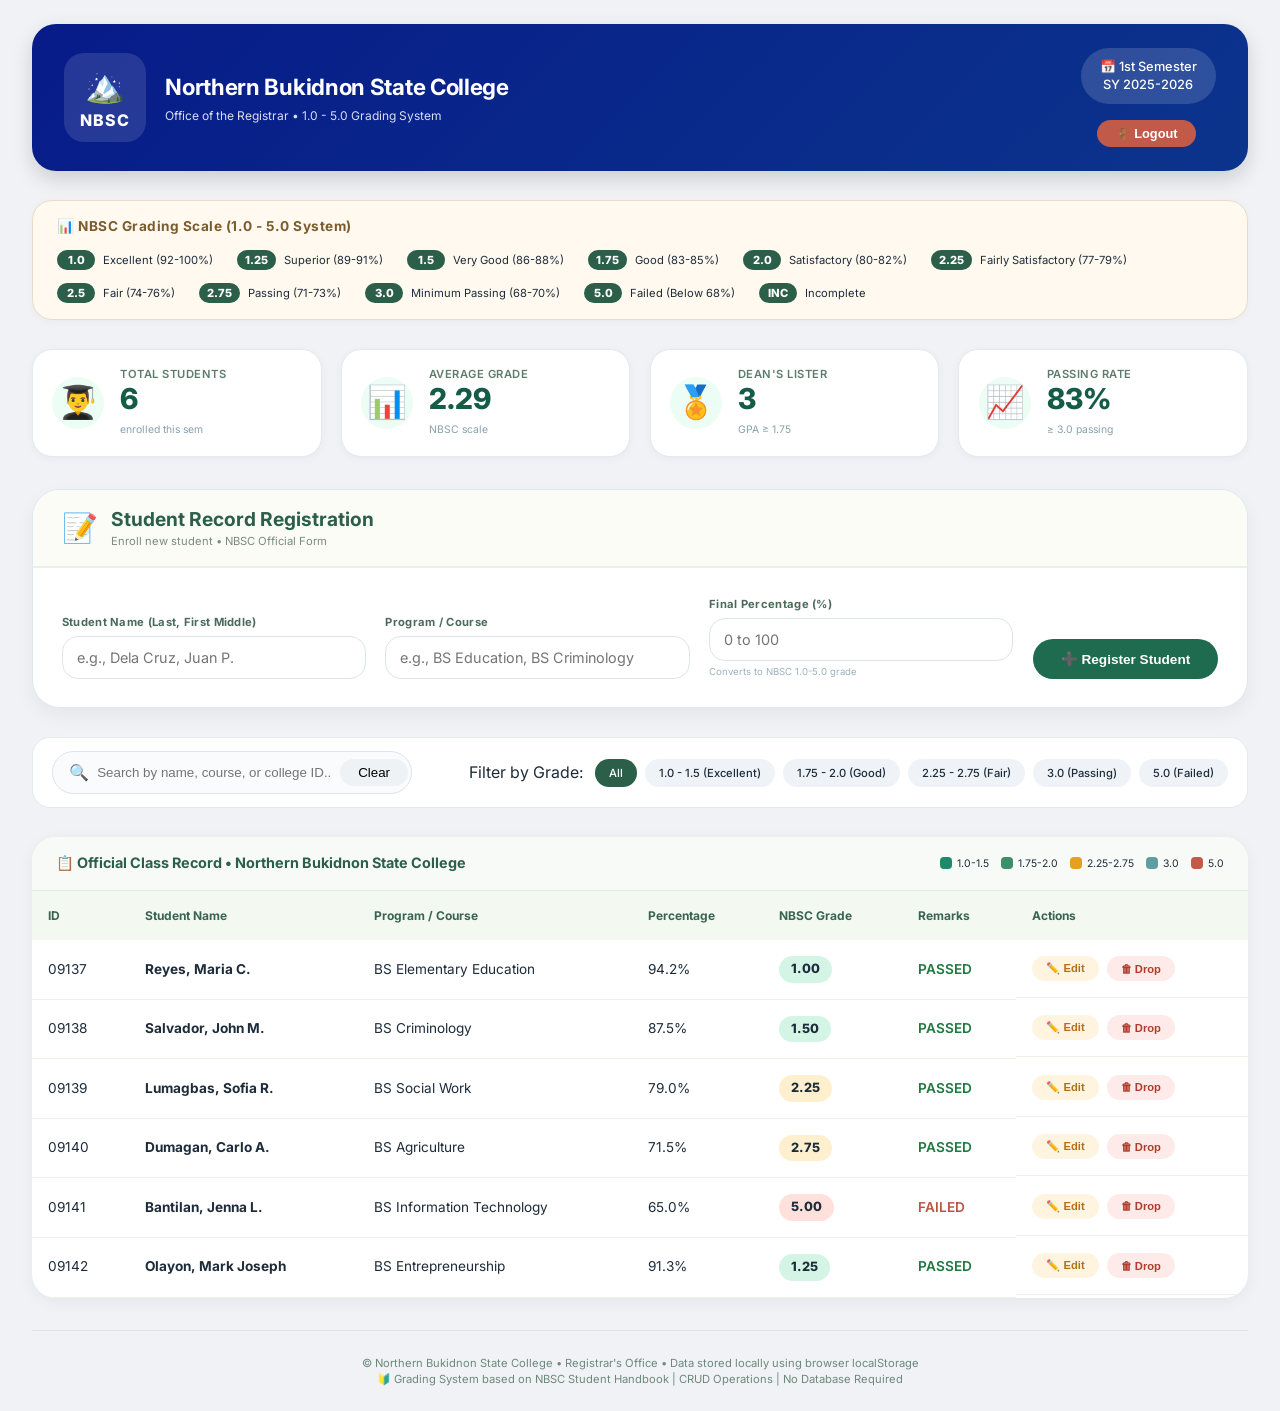
==== dashboard.html @ ccfd9135 "mana mao nani kapoy na" ====
<!-- index.html -->
<!DOCTYPE html>
<html lang="en">
<head>
  <meta charset="UTF-8">
  <meta name="viewport" content="width=device-width, initial-scale=1.0, user-scalable=yes">
  <title>NBSC Gradebook | Northern Bukidnon State College</title>
  <link rel="stylesheet" href="dStyle.css">
  <link href="https://fonts.googleapis.com/css2?family=Inter:opsz,wght@14..32,300;14..32,400;14..32,500;14..32,600;14..32,700&family=Playfair+Display:ital,wght@0,400;0,600;1,400&display=swap" rel="stylesheet">
</head>
<body>
  <div class="app-container">
    <!-- NBSC Header with College Identity -->
    <div class="nbsc-header">
      <div class="header-left">
        <div class="college-logo">
          <span class="logo-icon">🏔️</span>
          <span class="logo-text">NBSC</span>
        </div>
        <div class="college-title">
          <h1>Northern Bukidnon State College</h1>
          <p>Office of the Registrar • 1.0 - 5.0 Grading System</p>
        </div>
      </div>
      <div class="header-right">
        <div class="semester-badge">
          <span>📅 1st Semester</span>
          <span>SY 2025-2026</span>
        </div>
        <!-- LOGOUT BUTTON ADDED HERE -->
        <button id="logoutBtn" class="logout-button">🚪 Logout</button>
      </div>
    </div>

    <!-- Grading System Reference Card -->
    <div class="grading-reference">
      <div class="ref-title">📊 NBSC Grading Scale (1.0 - 5.0 System)</div>
      <div class="ref-scale">
        <div class="ref-item"><span class="grade-point">1.0</span><span>Excellent (92-100%)</span></div>
        <div class="ref-item"><span class="grade-point">1.25</span><span>Superior (89-91%)</span></div>
        <div class="ref-item"><span class="grade-point">1.5</span><span>Very Good (86-88%)</span></div>
        <div class="ref-item"><span class="grade-point">1.75</span><span>Good (83-85%)</span></div>
        <div class="ref-item"><span class="grade-point">2.0</span><span>Satisfactory (80-82%)</span></div>
        <div class="ref-item"><span class="grade-point">2.25</span><span>Fairly Satisfactory (77-79%)</span></div>
        <div class="ref-item"><span class="grade-point">2.5</span><span>Fair (74-76%)</span></div>
        <div class="ref-item"><span class="grade-point">2.75</span><span>Passing (71-73%)</span></div>
        <div class="ref-item"><span class="grade-point">3.0</span><span>Minimum Passing (68-70%)</span></div>
        <div class="ref-item"><span class="grade-point">5.0</span><span>Failed (Below 68%)</span></div>
        <div class="ref-item"><span class="grade-point">INC</span><span>Incomplete</span></div>
      </div>
    </div>

    <!-- Stats Dashboard -->
    <div class="stats-grid">
      <div class="stat-card">
        <div class="stat-icon">👨‍🎓</div>
        <div class="stat-info">
          <h3>Total Students</h3>
          <p id="totalCount">0</p>
          <small>enrolled this sem</small>
        </div>
      </div>
      <div class="stat-card">
        <div class="stat-icon">📊</div>
        <div class="stat-info">
          <h3>Average Grade</h3>
          <p id="avgGPA">--</p>
          <small>NBSC scale</small>
        </div>
      </div>
      <div class="stat-card">
        <div class="stat-icon">🏅</div>
        <div class="stat-info">
          <h3>Dean's Lister</h3>
          <p id="deanListerCount">0</p>
          <small>GPA ≥ 1.75</small>
        </div>
      </div>
      <div class="stat-card">
        <div class="stat-icon">📈</div>
        <div class="stat-info">
          <h3>Passing Rate</h3>
          <p id="passRate">--</p>
          <small>≥ 3.0 passing</small>
        </div>
      </div>
    </div>

    <!-- Student Registration Form -->
    <div class="form-section">
      <div class="form-header">
        <div class="form-icon">📝</div>
        <div>
          <h2>Student Record Registration</h2>
          <p>Enroll new student • NBSC Official Form</p>
        </div>
      </div>
      <div class="form-body">
        <div class="form-row">
          <div class="input-group">
            <label>Student Name (Last, First Middle)</label>
            <input type="text" id="studentName" placeholder="e.g., Dela Cruz, Juan P." autocomplete="off">
          </div>
          <div class="input-group">
            <label>Program / Course</label>
            <input type="text" id="studentSubject" placeholder="e.g., BS Education, BS Criminology" autocomplete="off">
          </div>
          <div class="input-group">
            <label>Final Percentage (%)</label>
            <input type="number" id="studentGrade" placeholder="0 to 100" min="0" max="100" step="0.01">
            <span class="hint">Converts to NBSC 1.0-5.0 grade</span>
          </div>
          <div class="form-buttons">
            <button id="addBtn" class="btn-register">➕ Register Student</button>
            <button id="cancelEditBtn" class="btn-cancel" style="display: none;">✖ Cancel Edit</button>
          </div>
        </div>
      </div>
    </div>

    <!-- Search and Filter Tools -->
    <div class="tools-bar">
      <div class="search-wrapper">
        <span class="search-icon">🔍</span>
        <input type="text" id="searchInput" placeholder="Search by name, course, or college ID...">
        <button id="clearSearchBtn" class="clear-search">Clear</button>
      </div>
      <div class="filter-wrapper">
        <span class="filter-label">Filter by Grade:</span>
        <div class="filter-chips" id="filterContainer">
          <div data-filter="all" class="chip active">All</div>
          <div data-filter="1.0" class="chip">1.0 - 1.5 (Excellent)</div>
          <div data-filter="1.75" class="chip">1.75 - 2.0 (Good)</div>
          <div data-filter="2.25" class="chip">2.25 - 2.75 (Fair)</div>
          <div data-filter="3.0" class="chip">3.0 (Passing)</div>
          <div data-filter="5.0" class="chip">5.0 (Failed)</div>
        </div>
      </div>
    </div>

    <!-- Gradebook Table -->
    <div class="gradebook-table">
      <div class="table-header">
        <h3>📋 Official Class Record • Northern Bukidnon State College</h3>
        <div class="legend">
          <span><span class="legend-excellent"></span> 1.0-1.5</span>
          <span><span class="legend-good"></span> 1.75-2.0</span>
          <span><span class="legend-fair"></span> 2.25-2.75</span>
          <span><span class="legend-pass"></span> 3.0</span>
          <span><span class="legend-fail"></span> 5.0</span>
        </div>
      </div>
      <div class="table-wrapper">
        <table>
          <thead>
            <tr>
              <th>ID</th>
              <th>Student Name</th>
              <th>Program / Course</th>
              <th>Percentage</th>
              <th>NBSC Grade</th>
              <th>Remarks</th>
              <th>Actions</th>
            </tr>
          </thead>
          <tbody id="tableBody">
            <tr class="empty-row"><td colspan="7">🏔️ No student records found. Register a student to begin. 🏔️</td></tr>
          </tbody>
        </table>
      </div>
    </div>

    <footer class="footer">
      <p>© Northern Bukidnon State College • Registrar's Office • Data stored locally using browser localStorage</p>
      <p>🔰 Grading System based on NBSC Student Handbook | CRUD Operations | No Database Required</p>
    </footer>
  </div>

  <script src="sc.js"></script>
</body>
</html>
---- dStyle.css ----
/* style.css */
* {
  margin: 0;
  padding: 0;
  box-sizing: border-box;
}

body {
  font-family: 'Inter', system-ui, -apple-system, sans-serif;
  background: #f0f2f5;
  color: #1e2c3a;
  line-height: 1.45;
}

.app-container {
  max-width: 1400px;
  margin: 0 auto;
  padding: 1.5rem 2rem;
}

/* NBSC Header */
.nbsc-header {
  background: linear-gradient(135deg, #071b89 0%, #0b348c 100%);
  border-radius: 24px;
  padding: 1.5rem 2rem;
  margin-bottom: 1.8rem;
  display: flex;
  justify-content: space-between;
  align-items: center;
  flex-wrap: wrap;
  gap: 1rem;
  color: white;
  box-shadow: 0 8px 20px rgba(0,0,0,0.15);
}
.header-left {
  display: flex;
  align-items: center;
  gap: 1.2rem;
}
.college-logo {
  display: flex;
  flex-direction: column;
  align-items: center;
  background: rgba(255,255,255,0.12);
  padding: 0.6rem 1rem;
  border-radius: 20px;
}
.logo-icon {
  font-size: 2rem;
}
.logo-text {
  font-weight: 800;
  font-size: 1rem;
  letter-spacing: 1px;
}
.college-title h1 {
  font-size: 1.4rem;
  font-weight: 700;
  letter-spacing: -0.3px;
}
.college-title p {
  font-size: 0.75rem;
  opacity: 0.85;
  margin-top: 4px;
}
.header-right .semester-badge {
  background: rgba(255,255,255,0.15);
  padding: 0.6rem 1.2rem;
  border-radius: 40px;
  text-align: center;
  font-size: 0.8rem;
  font-weight: 500;
}
.semester-badge span:first-child {
  display: block;
}

/* Grading Reference Card */
.grading-reference {
  background: #fff9ef;
  border-radius: 20px;
  padding: 1rem 1.5rem;
  margin-bottom: 1.8rem;
  border: 1px solid #e8dcc8;
  box-shadow: 0 2px 8px rgba(0,0,0,0.03);
}
.ref-title {
  font-weight: 700;
  color: #7a5c2e;
  margin-bottom: 0.8rem;
  font-size: 0.85rem;
  letter-spacing: 0.5px;
}
.ref-scale {
  display: flex;
  flex-wrap: wrap;
  gap: 0.8rem 1.5rem;
}
.ref-item {
  font-size: 0.7rem;
  display: flex;
  align-items: center;
  gap: 0.5rem;
}
.grade-point {
  font-weight: 800;
  background: #2c5f4a;
  color: white;
  padding: 2px 8px;
  border-radius: 20px;
  font-size: 0.7rem;
  min-width: 38px;
  text-align: center;
}

/* Stats Grid */
.stats-grid {
  display: grid;
  grid-template-columns: repeat(auto-fit, minmax(220px, 1fr));
  gap: 1.2rem;
  margin-bottom: 2rem;
}
.stat-card {
  background: white;
  border-radius: 20px;
  padding: 1rem 1.2rem;
  display: flex;
  align-items: center;
  gap: 1rem;
  box-shadow: 0 2px 10px rgba(0,0,0,0.04);
  border: 1px solid #e2e9ef;
  transition: 0.2s;
}
.stat-card:hover {
  transform: translateY(-2px);
  box-shadow: 0 8px 20px rgba(0,0,0,0.08);
}
.stat-icon {
  font-size: 2rem;
  background: #ecfdf5;
  width: 52px;
  height: 52px;
  border-radius: 30px;
  display: flex;
  align-items: center;
  justify-content: center;
}
.stat-info h3 {
  font-size: 0.7rem;
  font-weight: 600;
  text-transform: uppercase;
  color: #5d7c6b;
  letter-spacing: 0.5px;
}
.stat-info p {
  font-size: 1.8rem;
  font-weight: 800;
  color: #145c46;
  line-height: 1.2;
}
.stat-info small {
  font-size: 0.65rem;
  color: #8aa0aa;
}

/* Form Section */
.form-section {
  background: white;
  border-radius: 28px;
  margin-bottom: 1.8rem;
  overflow: hidden;
  box-shadow: 0 8px 20px rgba(0,0,0,0.05);
  border: 1px solid #dfe8ef;
}
.form-header {
  background: #fafcf5;
  padding: 1rem 1.8rem;
  border-bottom: 2px solid #e9f0e6;
  display: flex;
  align-items: center;
  gap: 0.8rem;
}
.form-icon {
  font-size: 1.8rem;
}
.form-header h2 {
  font-size: 1.2rem;
  font-weight: 700;
  color: #2c5f4a;
}
.form-header p {
  font-size: 0.7rem;
  color: #7b8c7e;
}
.form-body {
  padding: 1.8rem;
}
.form-row {
  display: flex;
  flex-wrap: wrap;
  gap: 1.2rem;
  align-items: flex-end;
}
.input-group {
  flex: 1;
  min-width: 200px;
}
.input-group label {
  font-size: 0.7rem;
  font-weight: 700;
  color: #4a6b5a;
  display: block;
  margin-bottom: 5px;
  letter-spacing: 0.3px;
}
.input-group input {
  width: 100%;
  padding: 12px 14px;
  border-radius: 16px;
  border: 1.5px solid #dbe5ec;
  font-family: 'Inter', monospace;
  font-size: 0.9rem;
  transition: 0.2s;
}
.input-group input:focus {
  outline: none;
  border-color: #2c7a5c;
  box-shadow: 0 0 0 3px rgba(44,122,92,0.1);
}
.hint {
  font-size: 0.6rem;
  color: #9bb2bd;
  display: block;
  margin-top: 4px;
}
.form-buttons {
  display: flex;
  gap: 12px;
  flex-wrap: wrap;
}
.btn-register {
  background: #1e6b50;
  color: white;
  border: none;
  padding: 12px 28px;
  border-radius: 40px;
  font-weight: 700;
  cursor: pointer;
  transition: 0.2s;
  font-size: 0.85rem;
}
.btn-register:hover {
  background: #0f553f;
  transform: scale(0.97);
}
.btn-cancel {
  background: #eef2f5;
  border: 1px solid #cbdae2;
  padding: 12px 28px;
  border-radius: 40px;
  font-weight: 600;
  cursor: pointer;
}


.tools-bar {
  background: white;
  border-radius: 18px;
  padding: 0.8rem 1.2rem;
  margin-bottom: 1.8rem;
  display: flex;
  flex-wrap: wrap;
  gap: 1rem;
  justify-content: space-between;
  align-items: center;
  border: 1px solid #e2eaef;
}
.search-wrapper {
  display: flex;
  align-items: center;
  background: #f9fbfd;
  border-radius: 60px;
  border: 1px solid #dce5ec;
  padding: 0.2rem 0.2rem 0.2rem 1rem;
  flex: 2;
  max-width: 360px;
}
.search-wrapper input {
  border: none;
  padding: 10px 8px;
  flex: 1;
  background: transparent;
  outline: none;
}
.clear-search {
  background: #eef2f5;
  border: none;
  padding: 6px 18px;
  border-radius: 40px;
  cursor: pointer;
}
.filter-wrapper {
  display: flex;
  align-items: center;
  gap: 12px;
  flex-wrap: wrap;
}
.filter-chips {
  display: flex;
  gap: 8px;
  flex-wrap: wrap;
}
.chip {
  background: #eff3f8;
  padding: 6px 14px;
  border-radius: 30px;
  font-size: 0.7rem;
  font-weight: 500;
  cursor: pointer;
}
.chip.active {
  background: #2c5f4a;
  color: white;
}


.gradebook-table {
  background: white;
  border-radius: 24px;
  overflow: hidden;
  box-shadow: 0 4px 16px rgba(0,0,0,0.05);
}
.table-header {
  display: flex;
  justify-content: space-between;
  align-items: center;
  padding: 1rem 1.5rem;
  background: #f7faf7;
  border-bottom: 1px solid #e2ece4;
  flex-wrap: wrap;
  gap: 10px;
}
.table-header h3 {
  font-size: 0.9rem;
  font-weight: 700;
  color: #2c5f4a;
}
.legend {
  display: flex;
  gap: 12px;
  font-size: 0.65rem;
}
.legend span {
  display: inline-flex;
  align-items: center;
  gap: 5px;
}
.legend-excellent, .legend-good, .legend-fair, .legend-pass, .legend-fail {
  width: 12px;
  height: 12px;
  border-radius: 4px;
}
.legend-excellent { background: #1f8a6b; }
.legend-good { background: #3b8f6a; }
.legend-fair { background: #e4a11b; }
.legend-pass { background: #5f9ea0; }
.legend-fail { background: #c25a4a; }

.table-wrapper {
  overflow-x: auto;
}
table {
  width: 100%;
  border-collapse: collapse;
}
th {
  background: #f3f9f0;
  padding: 1rem 1rem;
  text-align: left;
  font-size: 0.75rem;
  font-weight: 700;
  color: #386454;
}
td {
  padding: 1rem 1rem;
  border-bottom: 1px solid #ecf3e8;
  font-size: 0.85rem;
}
.empty-row td {
  text-align: center;
  padding: 2.5rem;
  color: #98ab9e;
}
.nbsc-grade {
  font-weight: 800;
  background: #eceff3;
  display: inline-block;
  padding: 4px 12px;
  border-radius: 30px;
  font-size: 0.8rem;
}
.remarks-pass { color: #1f7840; font-weight: 600; }
.remarks-fail { color: #bc5442; font-weight: 600; }
.action-buttons {
  display: flex;
  gap: 8px;
}
.action-btn {
  background: transparent;
  border: none;
  padding: 6px 14px;
  border-radius: 30px;
  font-size: 0.7rem;
  font-weight: 600;
  cursor: pointer;
}
.edit-action {
  background: #fff4e0;
  color: #b46f1a;
}
.delete-action {
  background: #feeae9;
  color: #b13b2c;
}
.footer {
  margin-top: 2rem;
  text-align: center;
  font-size: 0.7rem;
  color: #6d897a;
  border-top: 1px solid #dce5e0;
  padding-top: 1.5rem;
}
@media (max-width: 780px) {
  .app-container { padding: 1rem; }
  .form-row { flex-direction: column; }
}

.logout-button {
  background-color: #c25a4a;
  color: white;
  border: none;
  padding: 6px 18px;
  border-radius: 40px;
  font-weight: 600;
  font-size: 0.8rem;
  cursor: pointer;
  margin-left: 1rem;
  margin-top: 1rem;
  transition: background 0.2s;
}
.logout-button:hover {
  background-color: #a03f30;
}
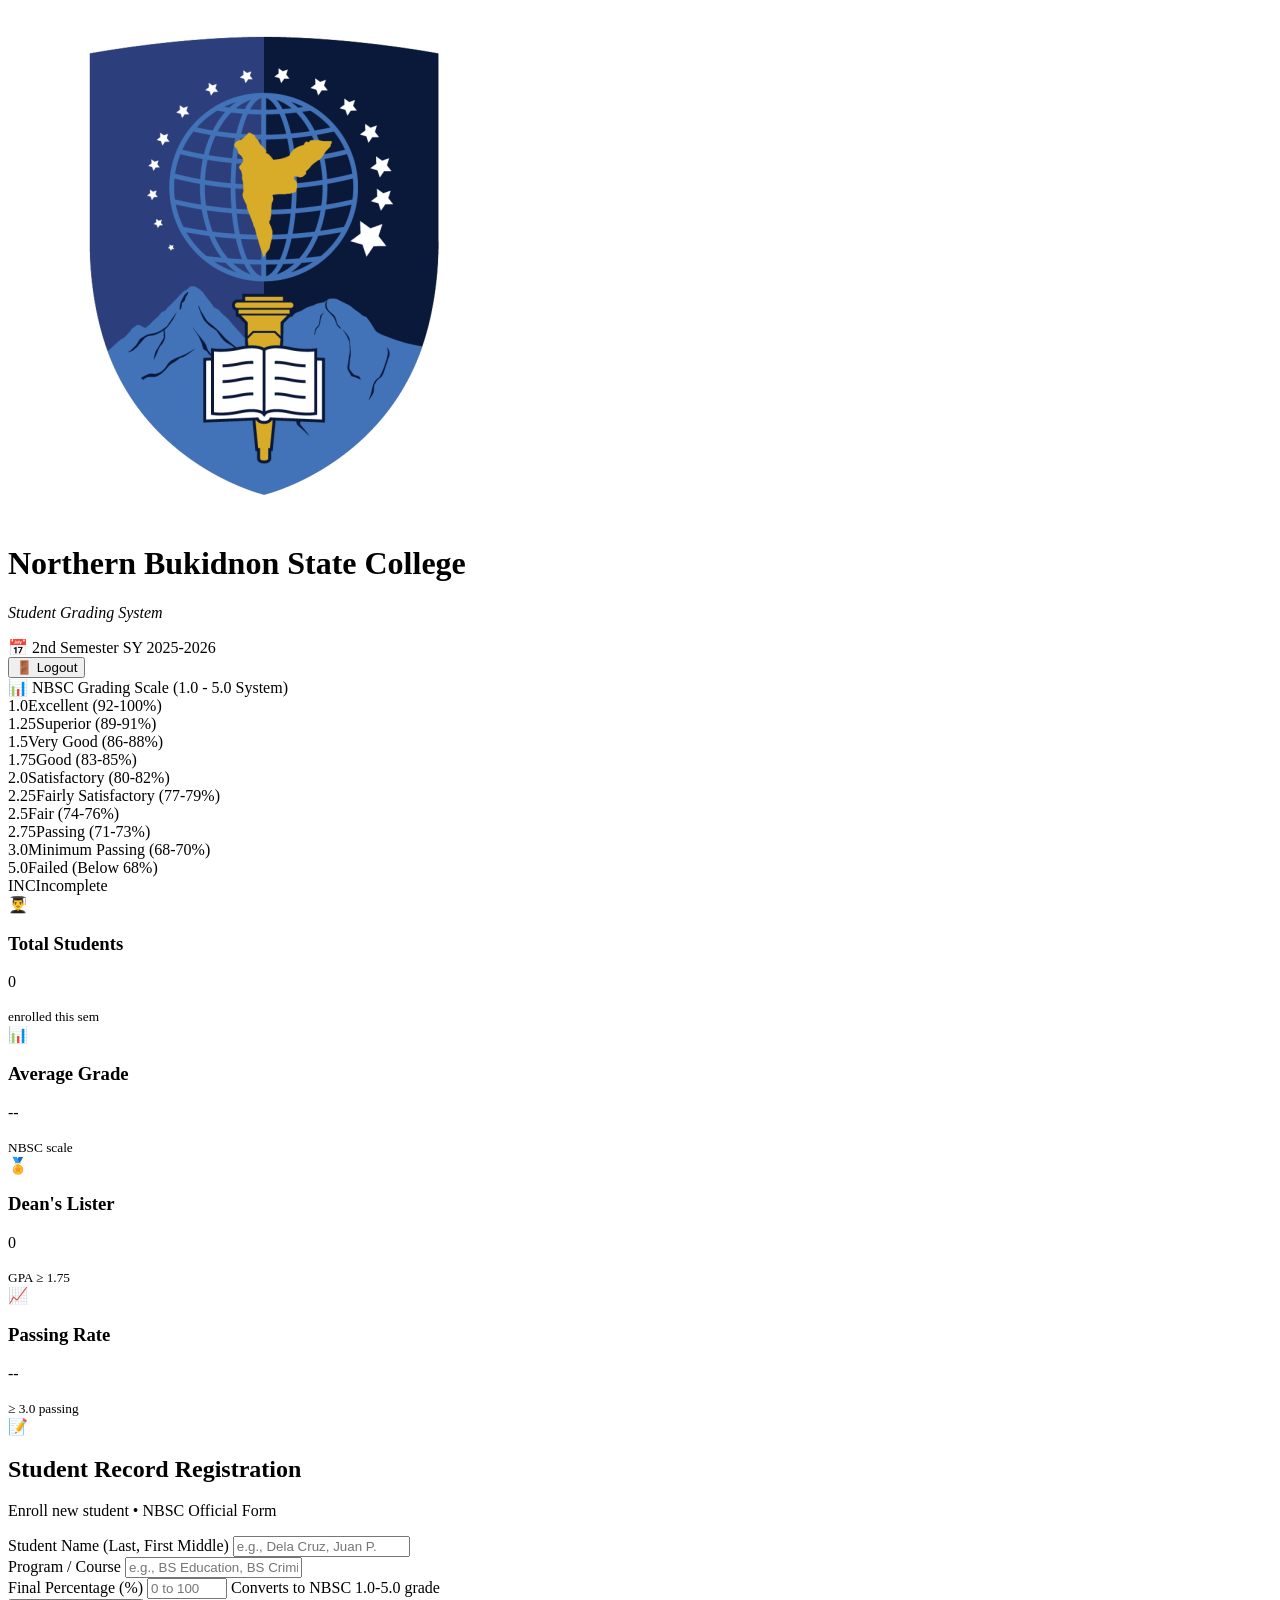
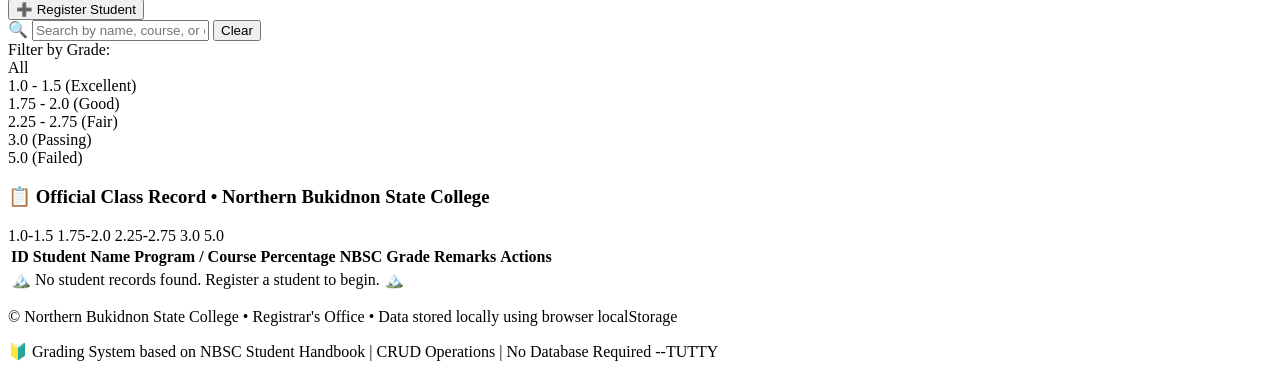
==== commit c3008df2: "added some ano yun" ====
--- a/dashboard.html
+++ b/dashboard.html
@@ -1,93 +1,116 @@
-<!-- index.html -->
-<!DOCTYPE html>
+<!doctype html>
 <html lang="en">
+
 <head>
-  <meta charset="UTF-8">
-  <meta name="viewport" content="width=device-width, initial-scale=1.0, user-scalable=yes">
-  <title>NBSC Gradebook | Northern Bukidnon State College</title>
-  <link rel="stylesheet" href="dStyle.css">
-  <link href="https://fonts.googleapis.com/css2?family=Inter:opsz,wght@14..32,300;14..32,400;14..32,500;14..32,600;14..32,700&family=Playfair+Display:ital,wght@0,400;0,600;1,400&display=swap" rel="stylesheet">
+    <meta charset="UTF-8" />
+    <meta name="viewport" content="width=device-width, initial-scale=1.0" />
+    <title>NBSC Gradebook</title>
+    <link rel="stylesheet" href="dash.css" />
+    <link
+        href="https://fonts.googleapis.com/css2?family=Inter:opsz,wght@14..32,300;14..32,400;14..32,500;14..32,600;14..32,700&family=Playfair+Display:ital,wght@0,400;0,600;1,400&display=swap"
+        rel="stylesheet" />
 </head>
+
 <body>
-  <div class="app-container">
-    <!-- NBSC Header with College Identity -->
-    <div class="nbsc-header">
-      <div class="header-left">
-        <div class="college-logo">
-          <span class="logo-icon">🏔️</span>
-          <span class="logo-text">NBSC</span>
-        </div>
-        <div class="college-title">
-          <h1>Northern Bukidnon State College</h1>
-          <p>Office of the Registrar • 1.0 - 5.0 Grading System</p>
-        </div>
-      </div>
-      <div class="header-right">
-        <div class="semester-badge">
-          <span>📅 1st Semester</span>
-          <span>SY 2025-2026</span>
-        </div>
-        <!-- LOGOUT BUTTON ADDED HERE -->
-        <button id="logoutBtn" class="logout-button">🚪 Logout</button>
-      </div>
-    </div>
-
-    <!-- Grading System Reference Card -->
-    <div class="grading-reference">
-      <div class="ref-title">📊 NBSC Grading Scale (1.0 - 5.0 System)</div>
-      <div class="ref-scale">
-        <div class="ref-item"><span class="grade-point">1.0</span><span>Excellent (92-100%)</span></div>
-        <div class="ref-item"><span class="grade-point">1.25</span><span>Superior (89-91%)</span></div>
-        <div class="ref-item"><span class="grade-point">1.5</span><span>Very Good (86-88%)</span></div>
-        <div class="ref-item"><span class="grade-point">1.75</span><span>Good (83-85%)</span></div>
-        <div class="ref-item"><span class="grade-point">2.0</span><span>Satisfactory (80-82%)</span></div>
-        <div class="ref-item"><span class="grade-point">2.25</span><span>Fairly Satisfactory (77-79%)</span></div>
-        <div class="ref-item"><span class="grade-point">2.5</span><span>Fair (74-76%)</span></div>
-        <div class="ref-item"><span class="grade-point">2.75</span><span>Passing (71-73%)</span></div>
-        <div class="ref-item"><span class="grade-point">3.0</span><span>Minimum Passing (68-70%)</span></div>
-        <div class="ref-item"><span class="grade-point">5.0</span><span>Failed (Below 68%)</span></div>
-        <div class="ref-item"><span class="grade-point">INC</span><span>Incomplete</span></div>
-      </div>
-    </div>
-
-    <!-- Stats Dashboard -->
-    <div class="stats-grid">
-      <div class="stat-card">
-        <div class="stat-icon">👨‍🎓</div>
-        <div class="stat-info">
-          <h3>Total Students</h3>
-          <p id="totalCount">0</p>
-          <small>enrolled this sem</small>
-        </div>
-      </div>
-      <div class="stat-card">
-        <div class="stat-icon">📊</div>
-        <div class="stat-info">
-          <h3>Average Grade</h3>
-          <p id="avgGPA">--</p>
-          <small>NBSC scale</small>
-        </div>
-      </div>
-      <div class="stat-card">
-        <div class="stat-icon">🏅</div>
-        <div class="stat-info">
-          <h3>Dean's Lister</h3>
-          <p id="deanListerCount">0</p>
-          <small>GPA ≥ 1.75</small>
-        </div>
-      </div>
-      <div class="stat-card">
-        <div class="stat-icon">📈</div>
-        <div class="stat-info">
-          <h3>Passing Rate</h3>
-          <p id="passRate">--</p>
-          <small>≥ 3.0 passing</small>
-        </div>
-      </div>
-    </div>
-
-    <!-- Student Registration Form -->
-    <div class="form-section">
+    <div class="app-container">
+        <div class="nbsc-header">
+            <div class="header-left">
+                <div class="college-logo">
+                    <!-- REPLACED EMOJI WITH IMAGE -->
+                    <img src="cropped-NBSC_NewLogo_icon.png" alt="NBSC Logo" class="logo-icon" />
+                </div>
+                <div class="college-title">
+                    <h1>Northern Bukidnon State College</h1>
+                    <p><i>Student Grading System</i></p>
+                </div>
+            </div>
+
+            <div class="header-right">
+                <div class="semester-badge">
+                    <span>📅 2nd Semester</span>
+                    <span>SY 2025-2026</span>
+                </div>
+                <button id="logoutBtn" class="logout-button">🚪 Logout</button>
+            </div>
+        </div>
+
+        <div class="grading-reference">
+            <div class="ref-title">📊 NBSC Grading Scale (1.0 - 5.0 System)</div>
+            <div class="ref-scale">
+                <div class="ref-item">
+                    <span class="grade-point">1.0</span><span>Excellent (92-100%)</span>
+                </div>
+                <div class="ref-item">
+                    <span class="grade-point">1.25</span><span>Superior (89-91%)</span>
+                </div>
+                <div class="ref-item">
+                    <span class="grade-point">1.5</span><span>Very Good (86-88%)</span>
+                </div>
+                <div class="ref-item">
+                    <span class="grade-point">1.75</span><span>Good (83-85%)</span>
+                </div>
+                <div class="ref-item">
+                    <span class="grade-point">2.0</span><span>Satisfactory (80-82%)</span>
+                </div>
+                <div class="ref-item">
+                    <span class="grade-point">2.25</span><span>Fairly Satisfactory (77-79%)</span>
+                </div>
+                <div class="ref-item">
+                    <span class="grade-point">2.5</span><span>Fair (74-76%)</span>
+                </div>
+                <div class="ref-item">
+                    <span class="grade-point">2.75</span><span>Passing (71-73%)</span>
+                </div>
+                <div class="ref-item">
+                    <span class="grade-point">3.0</span><span>Minimum Passing (68-70%)</span>
+                </div>
+                <div class="ref-item">
+                    <span class="grade-point">5.0</span><span>Failed (Below 68%)</span>
+                </div>
+                <div class="ref-item">
+                    <span class="grade-point">INC</span><span>Incomplete</span>
+                </div>
+            </div>
+        </div>
+
+
+        <div class="stats-grid">
+            <div class="stat-card">
+                <div class="stat-icon">👨‍🎓</div>
+                <div class="stat-info">
+                    <h3>Total Students</h3>
+                    <p id="totalCount">0</p>
+                    <small>enrolled this sem</small>
+                </div>
+            </div>
+            <div class="stat-card">
+                <div class="stat-icon">📊</div>
+                <div class="stat-info">
+                    <h3>Average Grade</h3>
+                    <p id="avgGPA">--</p>
+                    <small>NBSC scale</small>
+                </div>
+            </div>
+            <div class="stat-card">
+                <div class="stat-icon">🏅</div>
+                <div class="stat-info">
+                    <h3>Dean's Lister</h3>
+                    <p id="deanListerCount">0</p>
+                    <small>GPA ≥ 1.75</small>
+                </div>
+            </div>
+            <div class="stat-card">
+                <div class="stat-icon">📈</div>
+                <div class="stat-info">
+                    <h3>Passing Rate</h3>
+                    <p id="passRate">--</p>
+                    <small>≥ 3.0 passing</small>
+                </div>
+            </div>
+        </div>
+
+
+  <div class="form-section">
       <div class="form-header">
         <div class="form-icon">📝</div>
         <div>
@@ -99,30 +122,35 @@
         <div class="form-row">
           <div class="input-group">
             <label>Student Name (Last, First Middle)</label>
-            <input type="text" id="studentName" placeholder="e.g., Dela Cruz, Juan P." autocomplete="off">
+            <input type="text" id="studentName" placeholder="e.g., Dela Cruz, Juan P." autocomplete="off" />
           </div>
           <div class="input-group">
             <label>Program / Course</label>
-            <input type="text" id="studentSubject" placeholder="e.g., BS Education, BS Criminology" autocomplete="off">
+            <input type="text" id="studentSubject" placeholder="e.g., BS Education, BS Criminology"
+              autocomplete="off" />
           </div>
           <div class="input-group">
             <label>Final Percentage (%)</label>
-            <input type="number" id="studentGrade" placeholder="0 to 100" min="0" max="100" step="0.01">
+            <input type="number" id="studentGrade" placeholder="0 to 100" min="0" max="100" step="0.01" />
             <span class="hint">Converts to NBSC 1.0-5.0 grade</span>
           </div>
           <div class="form-buttons">
-            <button id="addBtn" class="btn-register">➕ Register Student</button>
-            <button id="cancelEditBtn" class="btn-cancel" style="display: none;">✖ Cancel Edit</button>
-          </div>
-        </div>
-      </div>
-    </div>
-
-    <!-- Search and Filter Tools -->
-    <div class="tools-bar">
+            <button id="addBtn" class="btn-register">
+              ➕ Register Student
+            </button>
+            <button id="cancelEditBtn" class="btn-cancel" style="display: none">
+              ✖ Cancel Edit
+            </button>
+          </div>
+        </div>
+      </div>
+    </div>
+
+
+     <div class="tools-bar">
       <div class="search-wrapper">
         <span class="search-icon">🔍</span>
-        <input type="text" id="searchInput" placeholder="Search by name, course, or college ID...">
+        <input type="text" id="searchInput" placeholder="Search by name, course, or college ID..." />
         <button id="clearSearchBtn" class="clear-search">Clear</button>
       </div>
       <div class="filter-wrapper">
@@ -138,8 +166,8 @@
       </div>
     </div>
 
-    <!-- Gradebook Table -->
-    <div class="gradebook-table">
+
+        <div class="gradebook-table">
       <div class="table-header">
         <h3>📋 Official Class Record • Northern Bukidnon State College</h3>
         <div class="legend">
@@ -164,18 +192,29 @@
             </tr>
           </thead>
           <tbody id="tableBody">
-            <tr class="empty-row"><td colspan="7">🏔️ No student records found. Register a student to begin. 🏔️</td></tr>
+            <tr class="empty-row">
+              <td colspan="7">
+                🏔️ No student records found. Register a student to begin. 🏔️
+              </td>
+            </tr>
           </tbody>
         </table>
       </div>
     </div>
 
-    <footer class="footer">
-      <p>© Northern Bukidnon State College • Registrar's Office • Data stored locally using browser localStorage</p>
-      <p>🔰 Grading System based on NBSC Student Handbook | CRUD Operations | No Database Required</p>
+     <footer class="footer">
+      <p>
+        © Northern Bukidnon State College • Registrar's Office • Data stored
+        locally using browser localStorage
+      </p>
+      <p>
+        🔰 Grading System based on NBSC Student Handbook | CRUD Operations |
+        No Database Required --TUTTY
+      </p>
     </footer>
-  </div>
-
-  <script src="sc.js"></script>
+
+
+    </div>
 </body>
+
 </html>
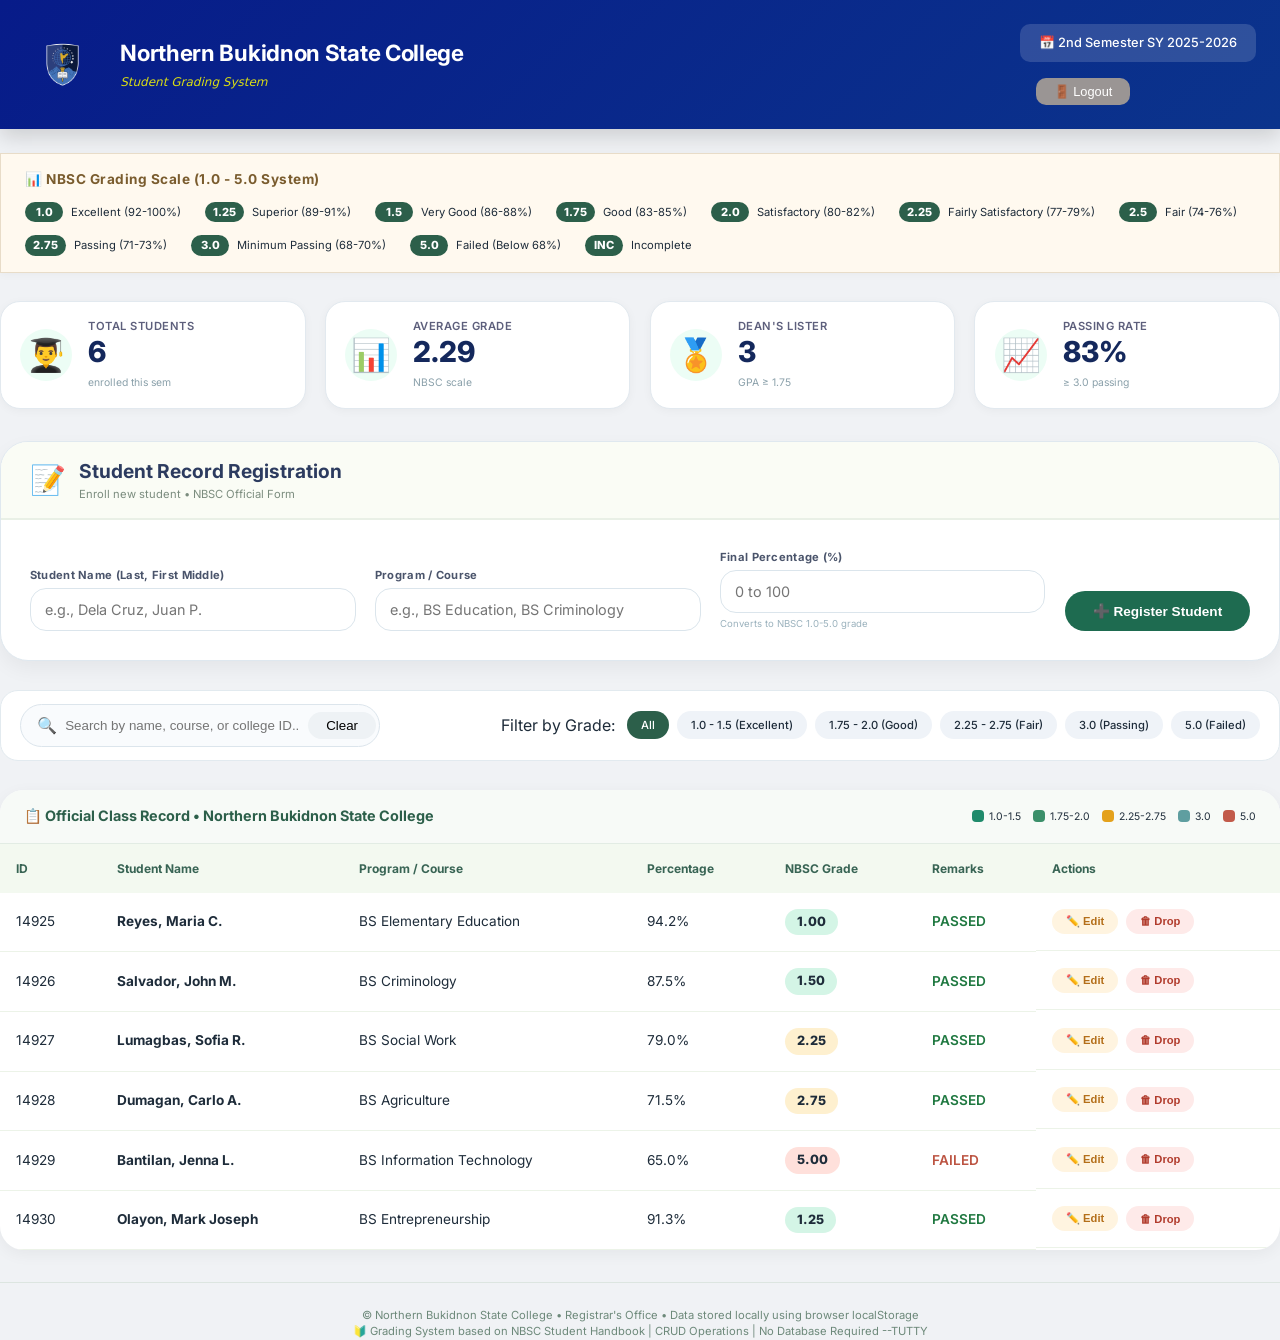
==== commit 40f7020e: "added someshy" ====
--- a/dashboard.html
+++ b/dashboard.html
@@ -5,7 +5,7 @@
     <meta charset="UTF-8" />
     <meta name="viewport" content="width=device-width, initial-scale=1.0" />
     <title>NBSC Gradebook</title>
-    <link rel="stylesheet" href="dash.css" />
+    <link rel="stylesheet" href="dStyle.css" />
     <link
         href="https://fonts.googleapis.com/css2?family=Inter:opsz,wght@14..32,300;14..32,400;14..32,500;14..32,600;14..32,700&family=Playfair+Display:ital,wght@0,400;0,600;1,400&display=swap"
         rel="stylesheet" />
@@ -215,6 +215,7 @@
 
 
     </div>
+    <script src="sc.js"></script>
 </body>
 
 </html>
--- a/dStyle.css
+++ b/dStyle.css
@@ -0,0 +1,464 @@
+* {
+  margin: 0;
+  padding: 0;
+  box-sizing: border-box;
+}
+body {
+  font-family:
+    "Inter",
+    system-ui,
+    -apple-system,
+    sans-serif;
+  background: #f0f2f5;
+  color: #1e2c3a;
+  line-height: 1.45;
+}
+
+/*HEADER NKO TOWTT*/
+.app-container {
+  margin: 0 auto;
+}
+.nbsc-header {
+  background: linear-gradient(135deg, #071b89 0%, #0b348c 100%);
+  padding: 1.5rem 1.5rem;
+  margin-bottom: 1.5rem;
+  display: flex;
+  justify-content: space-between;
+  align-items: center;
+  flex-wrap: wrap;
+  gap: 1rem;
+  color: white;
+  box-shadow: 0 8px 20px rgba(0, 0, 0, 0.15);
+}
+.header-left {
+  display: flex;
+  align-items: center;
+  gap: 1.2rem;
+}
+.logo-icon {
+  width: 45px;
+  height: 45px;
+  object-fit: contain;
+  display: inline-block;
+  vertical-align: middle;
+}
+.logo-text {
+  font-size: 1.5rem;
+  font-weight: bold;
+  margin-left: 10px;
+}
+.college-logo {
+  display: flex;
+  flex-direction: column;
+  align-items: center;
+  gap: 10px;
+  padding: 0.6rem 1rem;
+}
+.logo-icon {
+  font-size: 2rem;
+}
+.logo-text {
+  font-weight: 800;
+  font-size: 1rem;
+  letter-spacing: 1px;
+}
+.college-title h1 {
+  font-size: 1.4rem;
+  font-weight: 700;
+  letter-spacing: -0.3px;
+}
+.college-title p {
+  font-size: 0.75rem;
+  opacity: 0.85;
+  margin-top: 4px;
+  color: yellow;
+}
+.header-right .semester-badge {
+  background: rgba(255, 255, 255, 0.15);
+  padding: 0.6rem 1.2rem;
+  border-radius: 10px;
+  text-align: center;
+  font-size: 0.8rem;
+  font-weight: 500;
+}
+.logout-button {
+  background-color: #9a9594;
+  color: white;
+  border: none;
+  padding: 6px 18px;
+  border-radius: 10px;
+  font-weight: 500;
+  font-size: 0.8rem;
+  cursor: pointer;
+  margin-left: 1rem;
+  margin-top: 1rem;
+  transition: background 0.2s;
+}
+.logout-button:hover {
+  background-color: #a03f30;
+}
+/*HEADER NKO TOWTT*/
+
+/*GRADING SECTION TOWT*/
+
+.grading-reference {
+  background: #fff9ef;
+  padding: 1rem 1.5rem;
+  margin-bottom: 1.8rem;
+  border: 1px solid #e8dcc8;
+  box-shadow: 0 2px 8px rgba(0, 0, 0, 0.03);
+}
+.ref-title {
+  font-weight: 700;
+  color: #7a5c2e;
+  margin-bottom: 0.8rem;
+  font-size: 0.85rem;
+  letter-spacing: 0.5px;
+}
+.ref-scale {
+  display: flex;
+  flex-wrap: wrap;
+  gap: 0.8rem 1.5rem;
+}
+.ref-item {
+  font-size: 0.7rem;
+  display: flex;
+  align-items: center;
+  gap: 0.5rem;
+}
+.grade-point {
+  font-weight: 800;
+  background: #2c5f4a;
+  color: white;
+  padding: 2px 8px;
+  border-radius: 20px;
+  font-size: 0.7rem;
+  min-width: 38px;
+  text-align: center;
+}
+
+/*INFORMATION ON BASTA*/
+
+.stats-grid {
+  display: grid;
+  grid-template-columns: repeat(auto-fit, minmax(220px, 1fr));
+  gap: 1.2rem;
+  margin-bottom: 2rem;
+}
+.stat-card {
+  background: white;
+  border-radius: 20px;
+  padding: 1rem 1.2rem;
+  display: flex;
+  align-items: center;
+  gap: 1rem;
+  box-shadow: 0 2px 10px rgba(0,0,0,0.04);
+  border: 1px solid #e2e9ef;
+  transition: 0.2s;
+}
+.stat-card:hover {
+  transform: translateY(-2px);
+  box-shadow: 0 8px 20px rgba(0,0,0,0.08);
+}
+.stat-icon {
+  font-size: 2rem;
+  background: #ecfdf5;
+  width: 52px;
+  height: 52px;
+  border-radius: 30px;
+  display: flex;
+  align-items: center;
+  justify-content: center;
+}
+.stat-info h3 {
+  font-size: 0.7rem;
+  font-weight: 600;
+  text-transform: uppercase;
+  color: #5d5f7c;
+  letter-spacing: 0.5px;
+}
+.stat-info p {
+  font-size: 1.8rem;
+  font-weight: 800;
+  color: #14285c;
+  line-height: 1.2;
+}
+.stat-info small {
+  font-size: 0.65rem;
+  color: #8aa0aa;
+}
+
+/*STUDENT INPUT INFO*/
+
+
+.form-section {
+  background: white;
+  border-radius: 28px;
+  margin-bottom: 1.8rem;
+  overflow: hidden;
+  box-shadow: 0 8px 20px rgba(0,0,0,0.05);
+  border: 1px solid #dfe8ef;
+}
+.form-header {
+  background: #fafcf5;
+  padding: 1rem 1.8rem;
+  border-bottom: 2px solid #e9f0e6;
+  display: flex;
+  align-items: center;
+  gap: 0.8rem;
+}
+.form-icon {
+  font-size: 1.8rem;
+}
+.form-header h2 {
+  font-size: 1.2rem;
+  font-weight: 700;
+  color: #2c3b5f;
+}
+.form-header p {
+  font-size: 0.7rem;
+  color: #7b8c7e;
+}
+.form-body {
+  padding: 1.8rem;
+}
+.form-row {
+  display: flex;
+  flex-wrap: wrap;
+  gap: 1.2rem;
+  align-items: flex-end;
+}
+.input-group {
+  flex: 1;
+  min-width: 200px;
+}
+.input-group label {
+  font-size: 0.7rem;
+  font-weight: 700;
+  color: #4a546b;
+  display: block;
+  margin-bottom: 5px;
+  letter-spacing: 0.3px;
+}
+.input-group input {
+  width: 100%;
+  padding: 12px 14px;
+  border-radius: 16px;
+  border: 1.5px solid #dbe5ec;
+  font-family: 'Inter', monospace;
+  font-size: 0.9rem;
+  transition: 0.2s;
+}
+.input-group input:focus {
+  outline: none;
+  border-color: #2c477a;
+  box-shadow: 0 0 0 3px rgba(44,122,92,0.1);
+}
+.hint {
+  font-size: 0.6rem;
+  color: #9bb2bd;
+  display: block;
+  margin-top: 4px;
+}
+.form-buttons {
+  display: flex;
+  gap: 12px;
+  flex-wrap: wrap;
+}
+.btn-register {
+  background: #1e6b50;
+  color: white;
+  border: none;
+  padding: 12px 28px;
+  border-radius: 40px;
+  font-weight: 700;
+  cursor: pointer;
+  transition: 0.2s;
+  font-size: 0.85rem;
+}
+.btn-register:hover {
+  background: #102287;
+  transform: scale(0.97);
+}
+.btn-cancel {
+  background: #eef2f5;
+  border: 1px solid #cbdae2;
+  padding: 12px 28px;
+  border-radius: 40px;
+  font-weight: 600;
+  cursor: pointer;
+}
+
+/*tools*/
+
+.tools-bar {
+  background: white;
+  border-radius: 18px;
+  padding: 0.8rem 1.2rem;
+  margin-bottom: 1.8rem;
+  display: flex;
+  flex-wrap: wrap;
+  gap: 1rem;
+  justify-content: space-between;
+  align-items: center;
+  border: 1px solid #e2eaef;
+}
+.search-wrapper {
+  display: flex;
+  align-items: center;
+  background: #f9fbfd;
+  border-radius: 60px;
+  border: 1px solid #dce5ec;
+  padding: 0.2rem 0.2rem 0.2rem 1rem;
+  flex: 2;
+  max-width: 360px;
+}
+.search-wrapper input {
+  border: none;
+  padding: 10px 8px;
+  flex: 1;
+  background: transparent;
+  outline: none;
+}
+.clear-search {
+  background: #eef2f5;
+  border: none;
+  padding: 6px 18px;
+  border-radius: 40px;
+  cursor: pointer;
+}
+.filter-wrapper {
+  display: flex;
+  align-items: center;
+  gap: 12px;
+  flex-wrap: wrap;
+}
+.filter-chips {
+  display: flex;
+  gap: 8px;
+  flex-wrap: wrap;
+}
+.chip {
+  background: #eff3f8;
+  padding: 6px 14px;
+  border-radius: 30px;
+  font-size: 0.7rem;
+  font-weight: 500;
+  cursor: pointer;
+}
+.chip.active {
+  background: #2c5f4a;
+  color: white;
+}
+
+
+.gradebook-table {
+  background: white;
+  border-radius: 24px;
+  overflow: hidden;
+  box-shadow: 0 4px 16px rgba(0,0,0,0.05);
+}
+.table-header {
+  display: flex;
+  justify-content: space-between;
+  align-items: center;
+  padding: 1rem 1.5rem;
+  background: #f7faf7;
+  border-bottom: 1px solid #e2ece4;
+  flex-wrap: wrap;
+  gap: 10px;
+}
+.table-header h3 {
+  font-size: 0.9rem;
+  font-weight: 700;
+  color: #2c5f4a;
+}
+.legend {
+  display: flex;
+  gap: 12px;
+  font-size: 0.65rem;
+}
+.legend span {
+  display: inline-flex;
+  align-items: center;
+  gap: 5px;
+}
+.legend-excellent, .legend-good, .legend-fair, .legend-pass, .legend-fail {
+  width: 12px;
+  height: 12px;
+  border-radius: 4px;
+}
+.legend-excellent { background: #1f8a6b; }
+.legend-good { background: #3b8f6a; }
+.legend-fair { background: #e4a11b; }
+.legend-pass { background: #5f9ea0; }
+.legend-fail { background: #c25a4a; }
+
+.table-wrapper {
+  overflow-x: auto;
+}
+table {
+  width: 100%;
+  border-collapse: collapse;
+}
+th {
+  background: #f3f9f0;
+  padding: 1rem 1rem;
+  text-align: left;
+  font-size: 0.75rem;
+  font-weight: 700;
+  color: #386454;
+}
+td {
+  padding: 1rem 1rem;
+  border-bottom: 1px solid #ecf3e8;
+  font-size: 0.85rem;
+}
+.empty-row td {
+  text-align: center;
+  padding: 2.5rem;
+  color: #98ab9e;
+}
+.nbsc-grade {
+  font-weight: 800;
+  background: #eceff3;
+  display: inline-block;
+  padding: 4px 12px;
+  border-radius: 30px;
+  font-size: 0.8rem;
+}
+.remarks-pass { color: #1f7840; font-weight: 600; }
+.remarks-fail { color: #bc5442; font-weight: 600; }
+.action-buttons {
+  display: flex;
+  gap: 8px;
+}
+.action-btn {
+  background: transparent;
+  border: none;
+  padding: 6px 14px;
+  border-radius: 30px;
+  font-size: 0.7rem;
+  font-weight: 600;
+  cursor: pointer;
+}
+.edit-action {
+  background: #fff4e0;
+  color: #b46f1a;
+}
+.delete-action {
+  background: #feeae9;
+  color: #b13b2c;
+}
+.footer {
+  margin-top: 2rem;
+  text-align: center;
+  font-size: 0.7rem;
+  color: #6d897a;
+  border-top: 1px solid #dce5e0;
+  padding-top: 1.5rem;
+}
+@media (max-width: 780px) {
+  .app-container { padding: 1rem; }
+  .form-row { flex-direction: column; }
+}
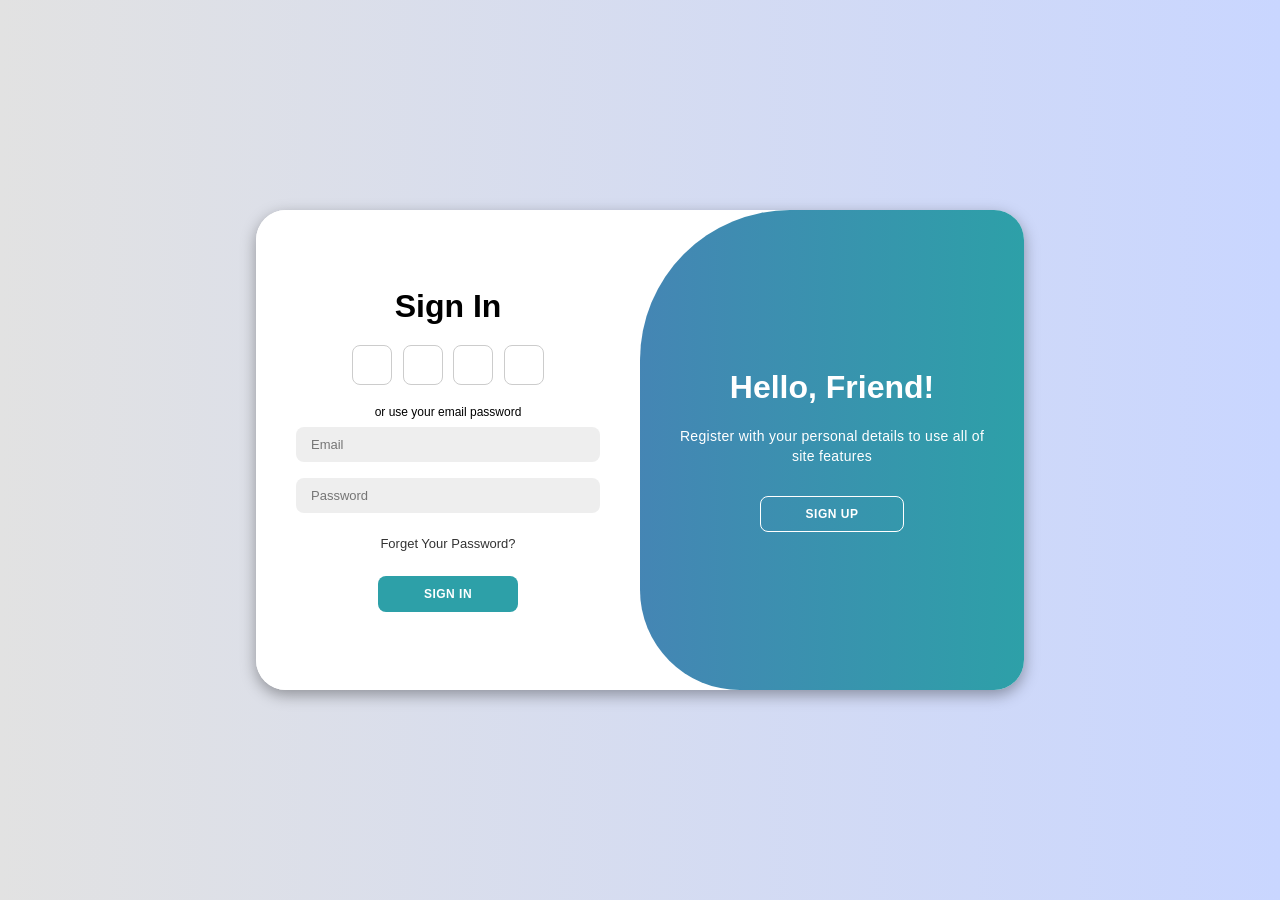
==== commit 0de6a36b: "bwhaha" ====
--- a/dashboard.html
+++ b/dashboard.html
@@ -16,7 +16,6 @@
         <div class="nbsc-header">
             <div class="header-left">
                 <div class="college-logo">
-                    <!-- REPLACED EMOJI WITH IMAGE -->
                     <img src="cropped-NBSC_NewLogo_icon.png" alt="NBSC Logo" class="logo-icon" />
                 </div>
                 <div class="college-title">
@@ -27,6 +26,7 @@
 
             <div class="header-right">
                 <div class="semester-badge">
+                    <span id="userNameDisplay" style="margin-right: 15px; font-weight: 600; color: #fff;"></span>
                     <span>📅 2nd Semester</span>
                     <span>SY 2025-2026</span>
                 </div>
@@ -110,108 +110,106 @@
         </div>
 
 
-  <div class="form-section">
-      <div class="form-header">
-        <div class="form-icon">📝</div>
-        <div>
-          <h2>Student Record Registration</h2>
-          <p>Enroll new student • NBSC Official Form</p>
-        </div>
-      </div>
-      <div class="form-body">
-        <div class="form-row">
-          <div class="input-group">
-            <label>Student Name (Last, First Middle)</label>
-            <input type="text" id="studentName" placeholder="e.g., Dela Cruz, Juan P." autocomplete="off" />
-          </div>
-          <div class="input-group">
-            <label>Program / Course</label>
-            <input type="text" id="studentSubject" placeholder="e.g., BS Education, BS Criminology"
-              autocomplete="off" />
-          </div>
-          <div class="input-group">
-            <label>Final Percentage (%)</label>
-            <input type="number" id="studentGrade" placeholder="0 to 100" min="0" max="100" step="0.01" />
-            <span class="hint">Converts to NBSC 1.0-5.0 grade</span>
-          </div>
-          <div class="form-buttons">
-            <button id="addBtn" class="btn-register">
-              ➕ Register Student
-            </button>
-            <button id="cancelEditBtn" class="btn-cancel" style="display: none">
-              ✖ Cancel Edit
-            </button>
-          </div>
-        </div>
-      </div>
-    </div>
-
-
-     <div class="tools-bar">
-      <div class="search-wrapper">
-        <span class="search-icon">🔍</span>
-        <input type="text" id="searchInput" placeholder="Search by name, course, or college ID..." />
-        <button id="clearSearchBtn" class="clear-search">Clear</button>
-      </div>
-      <div class="filter-wrapper">
-        <span class="filter-label">Filter by Grade:</span>
-        <div class="filter-chips" id="filterContainer">
-          <div data-filter="all" class="chip active">All</div>
-          <div data-filter="1.0" class="chip">1.0 - 1.5 (Excellent)</div>
-          <div data-filter="1.75" class="chip">1.75 - 2.0 (Good)</div>
-          <div data-filter="2.25" class="chip">2.25 - 2.75 (Fair)</div>
-          <div data-filter="3.0" class="chip">3.0 (Passing)</div>
-          <div data-filter="5.0" class="chip">5.0 (Failed)</div>
-        </div>
-      </div>
-    </div>
+        <div class="form-section">
+            <div class="form-header">
+                <div class="form-icon">📝</div>
+                <div>
+                    <h2>Student Record Registration</h2>
+                    <p>Enroll new student • NBSC Official Form</p>
+                </div>
+            </div>
+            <div class="form-body">
+                <div class="form-row">
+                    <div class="input-group">
+                        <label>Student Name (Last, First Middle)</label>
+                        <input type="text" id="studentName" placeholder="e.g., Dela Cruz, Juan P." autocomplete="off" />
+                    </div>
+                    <div class="input-group">
+                        <label>Program / Course</label>
+                        <input type="text" id="studentSubject" placeholder="e.g., BS Education, BS Criminology"
+                            autocomplete="off" />
+                    </div>
+                    <div class="input-group">
+                        <label>Final Percentage (%)</label>
+                        <input type="number" id="studentGrade" placeholder="0 to 100" min="0" max="100" step="0.01" />
+                        <span class="hint">Converts to NBSC 1.0-5.0 grade</span>
+                    </div>
+                    <div class="form-buttons">
+                        <button id="addBtn" class="btn-register">
+                            ➕ Register Student
+                        </button>
+                        <button id="cancelEditBtn" class="btn-cancel" style="display: none">
+                            ✖ Cancel Edit
+                        </button>
+                    </div>
+                </div>
+            </div>
+        </div>
+
+
+        <div class="tools-bar">
+            <div class="search-wrapper">
+                <span class="search-icon">🔍</span>
+                <input type="text" id="searchInput" placeholder="Search by name, course, or college ID..." />
+                <button id="clearSearchBtn" class="clear-search">Clear</button>
+            </div>
+            <div class="filter-wrapper">
+                <span class="filter-label">Filter by Grade:</span>
+                <div class="filter-chips" id="filterContainer">
+                    <div data-filter="all" class="chip active">All</div>
+                    <div data-filter="1.0" class="chip">1.0 - 1.5 (Excellent)</div>
+                    <div data-filter="1.75" class="chip">1.75 - 2.0 (Good)</div>
+                    <div data-filter="2.25" class="chip">2.25 - 2.75 (Fair)</div>
+                    <div data-filter="3.0" class="chip">3.0 (Passing)</div>
+                    <div data-filter="5.0" class="chip">5.0 (Failed)</div>
+                </div>
+            </div>
+        </div>
 
 
         <div class="gradebook-table">
-      <div class="table-header">
-        <h3>📋 Official Class Record • Northern Bukidnon State College</h3>
-        <div class="legend">
-          <span><span class="legend-excellent"></span> 1.0-1.5</span>
-          <span><span class="legend-good"></span> 1.75-2.0</span>
-          <span><span class="legend-fair"></span> 2.25-2.75</span>
-          <span><span class="legend-pass"></span> 3.0</span>
-          <span><span class="legend-fail"></span> 5.0</span>
-        </div>
-      </div>
-      <div class="table-wrapper">
-        <table>
-          <thead>
-            <tr>
-              <th>ID</th>
-              <th>Student Name</th>
-              <th>Program / Course</th>
-              <th>Percentage</th>
-              <th>NBSC Grade</th>
-              <th>Remarks</th>
-              <th>Actions</th>
-            </tr>
-          </thead>
-          <tbody id="tableBody">
-            <tr class="empty-row">
-              <td colspan="7">
-                🏔️ No student records found. Register a student to begin. 🏔️
-              </td>
-            </tr>
-          </tbody>
-        </table>
-      </div>
-    </div>
-
-     <footer class="footer">
-      <p>
-        © Northern Bukidnon State College • Registrar's Office • Data stored
-        locally using browser localStorage
-      </p>
-      <p>
-        🔰 Grading System based on NBSC Student Handbook | CRUD Operations |
-        No Database Required --TUTTY
-      </p>
-    </footer>
+            <div class="table-header">
+                <h3>📋 Official Class Record • Northern Bukidnon State College</h3>
+                <div class="legend">
+                    <span><span class="legend-excellent"></span> 1.0-1.5</span>
+                    <span><span class="legend-good"></span> 1.75-2.0</span>
+                    <span><span class="legend-fair"></span> 2.25-2.75</span>
+                    <span><span class="legend-pass"></span> 3.0</span>
+                    <span><span class="legend-fail"></span> 5.0</span>
+                </div>
+            </div>
+            <div class="table-wrapper">
+                <table>
+                    <thead>
+                        <tr>
+                            <th>ID</th>
+                            <th>Student Name</th>
+                            <th>Program / Course</th>
+                            <th>Percentage</th>
+                            <th>NBSC Grade</th>
+                            <th>Remarks</th>
+                            <th>Actions</th>
+                        </tr>
+                    </thead>
+                    <tbody id="tableBody">
+                        <tr class="empty-row">
+                            <td colspan="7">
+                                🏔️ No student records found. Register a student to begin. 🏔️
+                            </td>
+                        </tr>
+                    </tbody>
+                </table>
+            </div>
+        </div>
+
+        <footer class="footer">
+            <p>
+                © Northern Bukidnon State College • Registrar's Office • Data synced securely with Cloud Database
+            </p>
+            <p>
+                🔰 Grading System based on NBSC Student Handbook | CRUD Operations | Connected to PHP Backend
+            </p>
+        </footer>
 
 
     </div>
